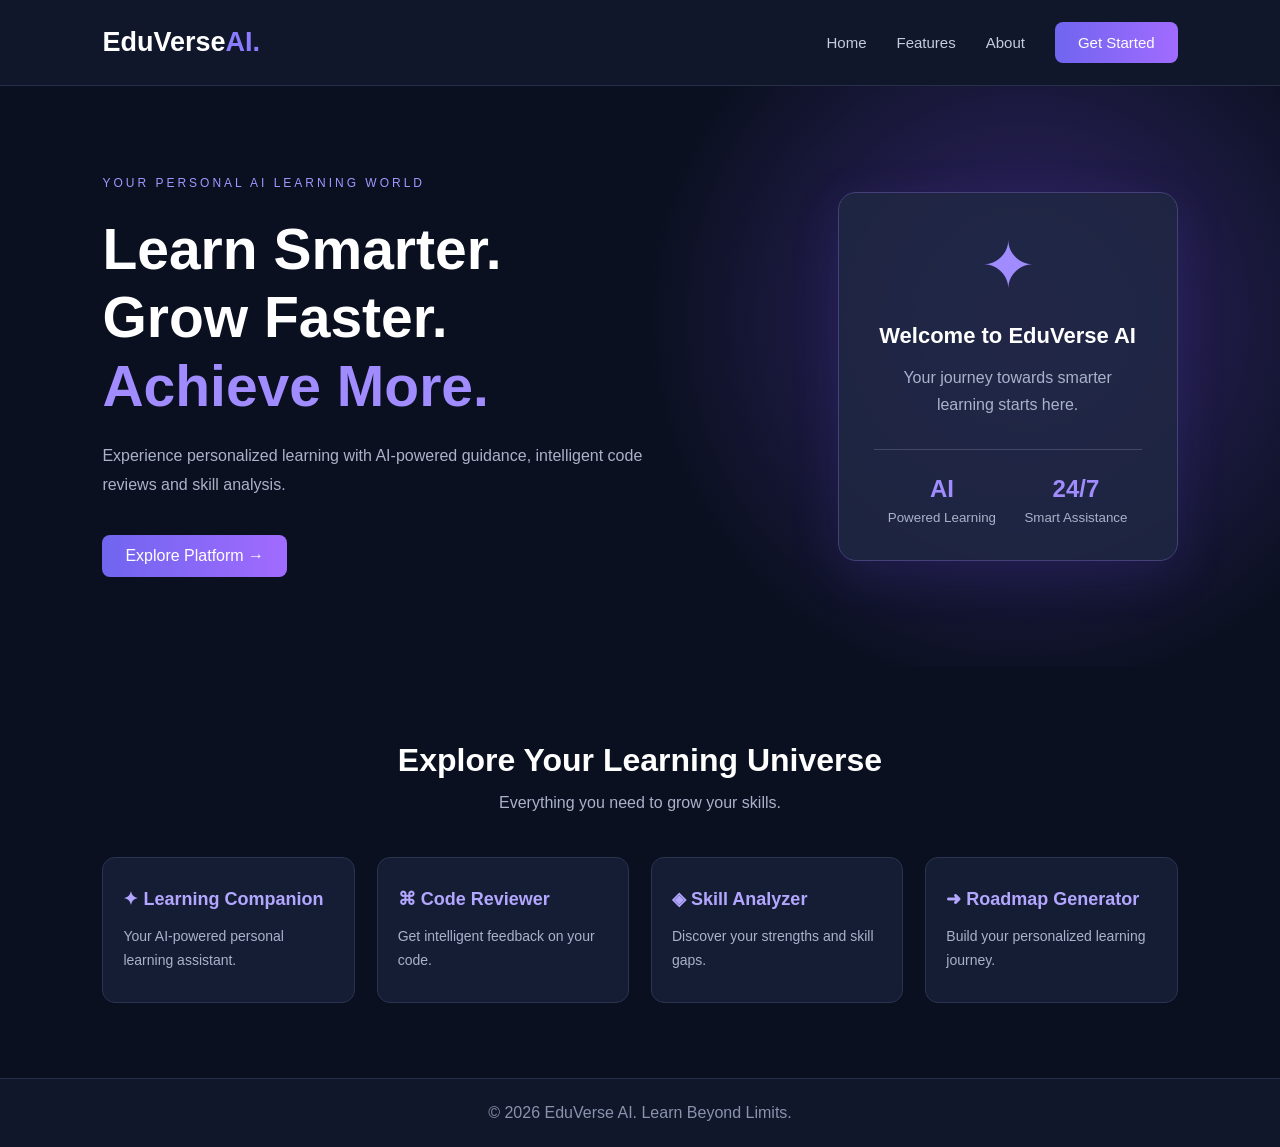
==== frontend/index.html @ 9a934a7b "Build EduVerse AI homepage and frontend styling" ====
<!DOCTYPE html>
<html lang="en">
<head>
    <meta charset="UTF-8">
    <meta name="viewport" content="width=device-width, initial-scale=1.0">
    <title>EduVerse AI | Learn Beyond Limits</title>
    <link rel="stylesheet" href="css/style.css">
</head>
<body>

    <nav class="navbar">
        <h2>EduVerse<span>AI.</span></h2>
        <div class="nav-links">
            <a href="#home">Home</a>
            <a href="#features">Features</a>
            <a href="#about">About</a>
            <a href="#login" class="login-btn">Get Started</a>
        </div>
    </nav>

    <section class="hero" id="home">
        <div class="hero-content">
            <p class="tagline">YOUR PERSONAL AI LEARNING WORLD</p>
            <h1>Learn Smarter.<br>
                Grow Faster.<br>
                <span>Achieve More.</span>
            </h1>
            <p class="description">
                Experience personalized learning with AI-powered
                guidance, intelligent code reviews and skill analysis.
            </p>
            <a href="#features" class="start-btn">Explore Platform →</a>
        </div>

        <div class="hero-card">
            <div class="ai-icon">✦</div>
            <h2>Welcome to EduVerse AI</h2>
            <p>Your journey towards smarter learning starts here.</p>
            <div class="stats">
                <div><h3>AI</h3><small>Powered Learning</small></div>
                <div><h3>24/7</h3><small>Smart Assistance</small></div>
            </div>
        </div>
    </section>

    <section class="features" id="features">
        <h2>Explore Your Learning Universe</h2>
        <p>Everything you need to grow your skills.</p>

        <div class="feature-grid">
            <div class="feature-card">
                <h3>✦ Learning Companion</h3>
                <p>Your AI-powered personal learning assistant.</p>
            </div>
            <div class="feature-card">
                <h3>⌘ Code Reviewer</h3>
                <p>Get intelligent feedback on your code.</p>
            </div>
            <div class="feature-card">
                <h3>◈ Skill Analyzer</h3>
                <p>Discover your strengths and skill gaps.</p>
            </div>
            <div class="feature-card">
                <h3>➜ Roadmap Generator</h3>
                <p>Build your personalized learning journey.</p>
            </div>
        </div>
    </section>

    <footer>
        <p>© 2026 EduVerse AI. Learn Beyond Limits.</p>
    </footer>

    <script src="js/script.js"></script>
</body>
</html>
---- frontend/css/style.css ----
* {
    margin: 0;
    padding: 0;
    box-sizing: border-box;
    font-family: 'Segoe UI', sans-serif;
    scroll-behavior: smooth;
}

body {
    background: #0b1020;
    color: #ffffff;
}

.navbar {
    display: flex;
    justify-content: space-between;
    align-items: center;
    padding: 22px 8%;
    background: #10172b;
    border-bottom: 1px solid #26304a;
}

.navbar h2 {
    font-size: 27px;
    color: #ffffff;
}

.navbar h2 span {
    color: #8b7cff;
}

.nav-links {
    display: flex;
    align-items: center;
    gap: 30px;
}

.nav-links a {
    color: #c5cbe0;
    text-decoration: none;
    font-size: 15px;
    transition: 0.3s;
}

.nav-links a:hover {
    color: #9c8cff;
}

.login-btn, .start-btn {
    background: linear-gradient(90deg, #7065ef, #a16bff);
    padding: 12px 23px;
    border-radius: 8px;
    color: white !important;
}

.hero {
    min-height: 570px;
    padding: 90px 8%;
    display: flex;
    justify-content: space-between;
    align-items: center;
    gap: 50px;
    background:
        radial-gradient(circle at 80% 40%, #302568 0%, transparent 35%),
        #0b1020;
}

.hero-content {
    max-width: 570px;
}

.tagline {
    color: #a395ff;
    letter-spacing: 3px;
    font-size: 12px;
    margin-bottom: 25px;
}

.hero h1 {
    font-size: 57px;
    line-height: 1.2;
    margin-bottom: 22px;
}

.hero h1 span {
    color: #a18cff;
}

.description {
    color: #aab2ca;
    line-height: 1.8;
    margin-bottom: 35px;
    font-size: 16px;
}

.start-btn {
    display: inline-block;
    text-decoration: none;
    transition: 0.3s;
}

.start-btn:hover, .login-btn:hover {
    opacity: 0.8;
    transform: translateY(-3px);
}

.hero-card {
    width: 340px;
    padding: 35px;
    background: rgba(31, 39, 66, 0.85);
    border: 1px solid #464078;
    border-radius: 18px;
    box-shadow: 0 15px 50px rgba(94, 75, 220, 0.15);
    text-align: center;
}

.ai-icon {
    font-size: 65px;
    color: #a18cff;
    margin-bottom: 20px;
}

.hero-card h2 {
    margin-bottom: 15px;
    font-size: 22px;
}

.hero-card p {
    color: #aab2ca;
    line-height: 1.7;
}

.stats {
    display: flex;
    justify-content: space-around;
    margin-top: 30px;
    padding-top: 25px;
    border-top: 1px solid #414765;
}

.stats h3 {
    color: #a18cff;
    font-size: 24px;
}

.stats small {
    display: block;
    color: #aab2ca;
    margin-top: 7px;
}

.features {
    padding: 75px 8%;
    text-align: center;
}

.features > h2 {
    font-size: 32px;
    margin-bottom: 15px;
}

.features > p {
    color: #aab2ca;
    margin-bottom: 45px;
}

.feature-grid {
    display: grid;
    grid-template-columns: repeat(4, 1fr);
    gap: 22px;
}

.feature-card {
    background: #151d34;
    border: 1px solid #293451;
    padding: 30px 20px;
    border-radius: 13px;
    text-align: left;
    transition: 0.3s;
}

.feature-card:hover {
    transform: translateY(-7px);
    border-color: #8978ff;
}

.feature-card h3 {
    color: #b3a6ff;
    font-size: 18px;
    margin-bottom: 15px;
}

.feature-card p {
    color: #aab2ca;
    line-height: 1.7;
    font-size: 14px;
}

footer {
    text-align: center;
    padding: 25px;
    background: #10172b;
    color: #8993ad;
    border-top: 1px solid #26304a;
}

@media (max-width: 900px) {
    .hero {
        flex-direction: column;
        align-items: flex-start;
    }

    .feature-grid {
        grid-template-columns: repeat(2, 1fr);
    }
}

@media (max-width: 600px) {
    .navbar {
        flex-direction: column;
        gap: 20px;
    }

    .nav-links {
        flex-wrap: wrap;
        justify-content: center;
        gap: 15px;
    }

    .hero h1 {
        font-size: 40px;
    }

    .hero-card {
        width: 100%;
    }

    .feature-grid {
        grid-template-columns: 1fr;
    }
}
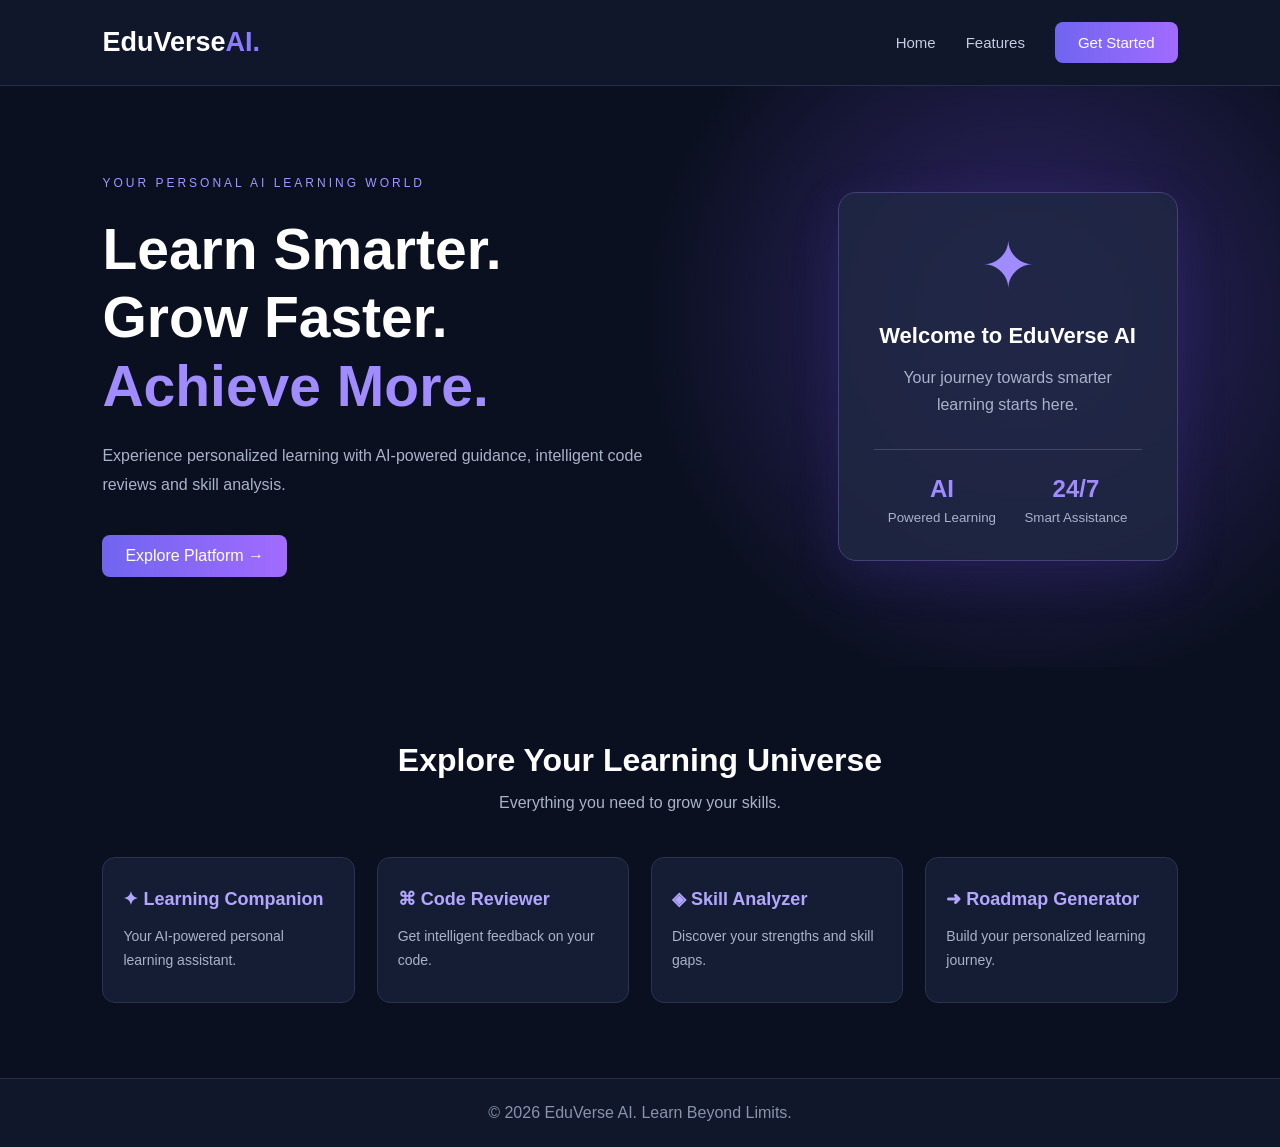
==== commit d949fa6e: "Configure Django to serve frontend UI, pages, static assets, and navigation shortcuts" ====
--- a/frontend/index.html
+++ b/frontend/index.html
@@ -1,4 +1,3 @@
-
 <!DOCTYPE html>
 <html lang="en">
 <head>
@@ -14,8 +13,7 @@
         <div class="nav-links">
             <a href="#home">Home</a>
             <a href="#features">Features</a>
-            <a href="#about">About</a>
-            <a href="#login" class="login-btn">Get Started</a>
+            <a href="pages/login.html" class="login-btn">Get Started</a>
         </div>
     </nav>
 
@@ -30,7 +28,7 @@
                 Experience personalized learning with AI-powered
                 guidance, intelligent code reviews and skill analysis.
             </p>
-            <a href="#features" class="start-btn">Explore Platform →</a>
+            <a href="pages/login.html" class="start-btn">Explore Platform →</a>
         </div>
 
         <div class="hero-card">
@@ -49,22 +47,22 @@
         <p>Everything you need to grow your skills.</p>
 
         <div class="feature-grid">
-            <div class="feature-card">
+            <a href="pages/learning.html" class="feature-card" style="text-decoration: none; color: inherit; display: block;">
                 <h3>✦ Learning Companion</h3>
                 <p>Your AI-powered personal learning assistant.</p>
-            </div>
-            <div class="feature-card">
+            </a>
+            <a href="pages/code-review.html" class="feature-card" style="text-decoration: none; color: inherit; display: block;">
                 <h3>⌘ Code Reviewer</h3>
                 <p>Get intelligent feedback on your code.</p>
-            </div>
-            <div class="feature-card">
+            </a>
+            <a href="pages/skill-analyzer.html" class="feature-card" style="text-decoration: none; color: inherit; display: block;">
                 <h3>◈ Skill Analyzer</h3>
                 <p>Discover your strengths and skill gaps.</p>
-            </div>
-            <div class="feature-card">
+            </a>
+            <a href="pages/roadmap.html" class="feature-card" style="text-decoration: none; color: inherit; display: block;">
                 <h3>➜ Roadmap Generator</h3>
                 <p>Build your personalized learning journey.</p>
-            </div>
+            </a>
         </div>
     </section>
 
